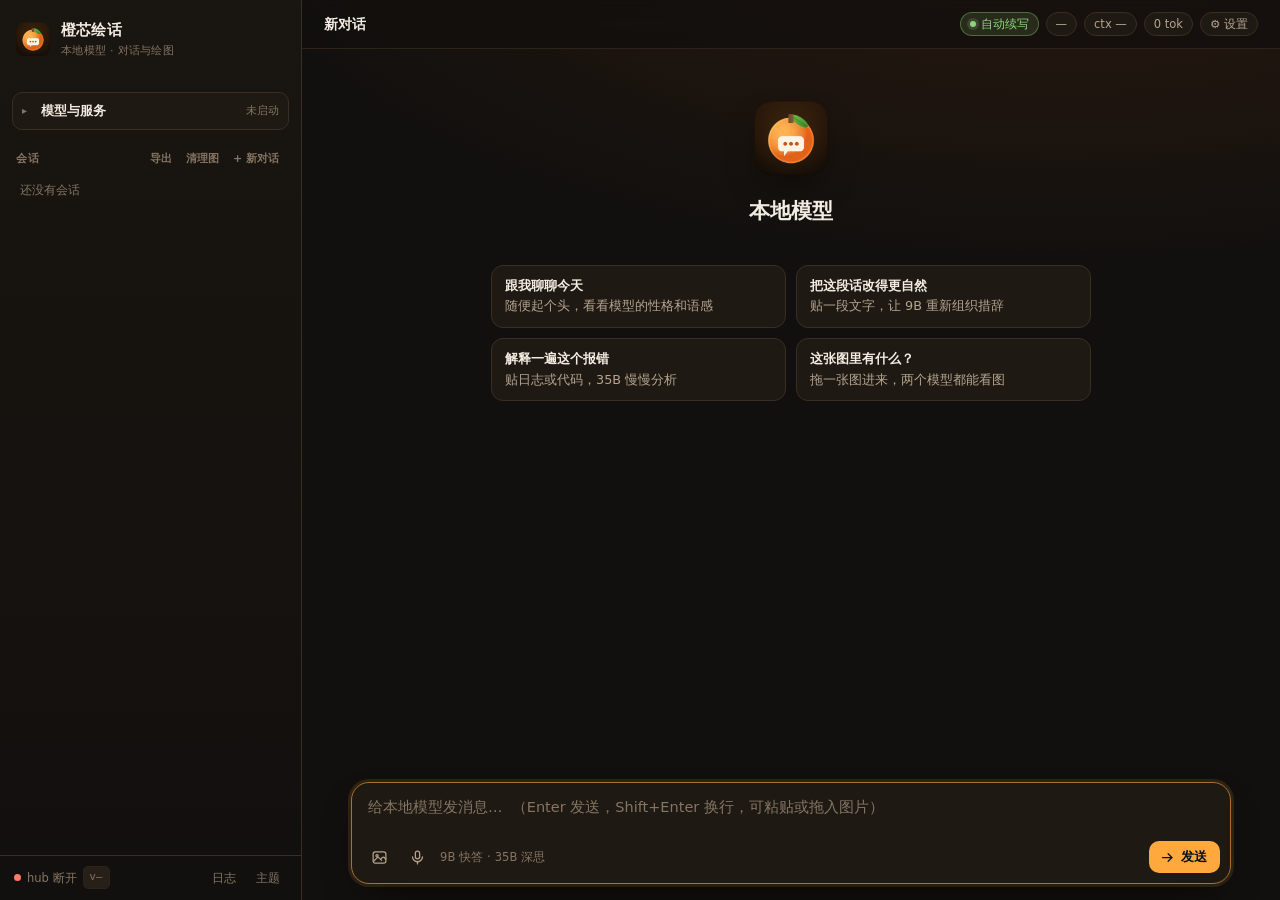
==== ui/index.html @ 570e2cc2 "版本号升到 1.2，并把前端脚本版本号改成自动生成 上一版加了 ControlNet、语音输入、快捷键、SDXL 四项功能，版本号却还停在 1.1 —— 手工维护版本号就是这么容易漏。  现在前端脚本" ====
<!DOCTYPE html>
<html lang="zh-CN" data-theme="dark">
<head>
<meta charset="utf-8">
<meta name="viewport" content="width=device-width, initial-scale=1">
<title>橙芯绘话</title>
<link rel="icon" href="logo.png?v=2">
<link rel="stylesheet" href="styles.css">
</head>
<body>
<div class="app">
  <!-- ------------------------------------------------------- sidebar -->
  <aside class="sidebar">
    <div class="brand">
      <img src="logo.png?v=2" alt="">
      <div>
        <h1>橙芯绘话</h1>
        <small>本地模型 · 对话与绘图</small>
      </div>
    </div>

    <div class="side-scroll">
      <!-- Configuration problems surface here, above everything else: a broken
           config is invisible otherwise and only shows up as a vague failure
           after the user clicks 启动. -->
      <div id="config-warn" class="config-warn" hidden></div>

      <!-- Everything GPU-related collapses into one group: three services and
           two models take a lot of height, and most of the time you only need
           to see which one is running. -->
      <button class="group-head" id="toggle-services" aria-expanded="false">
        <span class="chev">▸</span>
        <span class="label">模型与服务</span>
        <span class="group-summary" id="services-summary"></span>
      </button>
      <div class="group-body" id="services-body" hidden>
        <div class="section-title"><span>对话模型</span><button id="refresh-models" title="重新检测">刷新</button></div>
        <div id="model-list"></div>

        <div class="section-title"><span>绘图</span><button id="open-draw" title="打开 SD 绘图面板">画一张</button></div>
        <div id="sd-card"></div>

        <div class="section-title"><span>语音</span><button id="open-tts" title="打开语音合成面板">朗读</button></div>
        <div id="tts-card"></div>
      </div>

      <div class="section-title">
        <span>会话</span>
        <span class="title-actions">
          <button id="export-chat" title="把当前对话导出成 HTML 文件">导出</button>
          <button id="cleanup-images" title="清理 30 天前不再使用的图片">清理图</button>
          <button id="new-chat">+ 新对话</button>
        </span>
      </div>
      <div id="conv-list"></div>
    </div>

    <div class="side-foot">
      <span class="hub-dot" id="hub-dot"></span>
      <span id="hub-text">hub</span>
      <button id="app-version" class="ver-chip" title="点击查看版本信息">v—</button>
      <span class="grow"></span>
      <button id="open-log" title="查看模型服务日志">日志</button>
      <button id="toggle-theme" title="切换深色 / 浅色">主题</button>
    </div>
  </aside>

  <!-- ---------------------------------------------------------- main -->
  <main class="main">
    <div class="topbar">
      <span class="title" id="chat-title">新对话</span>
      <div class="chips">
        <button class="chip chip-btn" id="chip-continue" title="输出被截断时自动续写，点一下开关">
          <span class="spark-dot"></span><span id="continue-label">自动续写</span>
        </button>
        <span class="chip" id="chip-model">—</span>
        <span class="chip" id="chip-ctx" title="上下文窗口">ctx —</span>
        <span class="chip" id="chip-use" title="本对话累计 token、平均速度">0 tok</span>
        <button class="chip chip-btn" id="open-settings" title="生成参数与续写设置">⚙ 设置</button>
      </div>
    </div>

    <div class="thread" id="thread">
      <div class="thread-inner" id="thread-inner"></div>
    </div>

    <div class="composer-wrap">
      <div class="composer" id="composer">
        <div class="attach-row" id="attach-row"></div>
        <textarea id="input" rows="1" placeholder="给本地模型发消息…  （Enter 发送，Shift+Enter 换行，可粘贴或拖入图片）"></textarea>
        <div class="bar">
          <button class="icon-btn" id="attach" title="添加图片">
            <svg viewBox="0 0 24 24" fill="none" stroke="currentColor" stroke-width="1.7" stroke-linecap="round" stroke-linejoin="round">
              <rect x="3" y="4" width="18" height="16" rx="3"/><circle cx="8.5" cy="9.5" r="1.6"/>
              <path d="m4 17 4.5-4.5a2 2 0 0 1 2.8 0L15 16"/><path d="m14 14 2-2a2 2 0 0 1 2.8 0L21 14.5"/>
            </svg>
          </button>
          <button class="icon-btn" id="mic" title="按住说话（或点击开始/停止录音）">
            <svg viewBox="0 0 24 24" fill="none" stroke="currentColor" stroke-width="1.8"
                 stroke-linecap="round" stroke-linejoin="round">
              <rect x="9" y="3" width="6" height="11" rx="3"/>
              <path d="M5 11a7 7 0 0 0 14 0"/><path d="M12 18v3"/>
            </svg>
          </button>
          <span class="hint" id="hint">9B 快答 · 35B 深思</span>
          <span class="grow"></span>
          <button class="send" id="send">
            <svg viewBox="0 0 24 24" fill="none" stroke="currentColor" stroke-width="2" stroke-linecap="round" stroke-linejoin="round">
              <path d="M4 12h15"/><path d="m13 6 6 6-6 6"/>
            </svg>
            发送
          </button>
        </div>
      </div>
    </div>
  </main>
</div>

<!-- ------------------------------------------------------------ modals -->
<div class="modal" id="log-modal">
  <div class="sheet">
    <header>
      <span id="log-title">模型服务日志</span>
      <span class="grow"></span>
      <button id="log-refresh">刷新</button>
      <button data-close="log-modal">关闭</button>
    </header>
    <div class="content"><pre class="log" id="log-body">读取中…</pre></div>
  </div>
</div>

<div class="modal" id="info-modal">
  <div class="sheet">
    <header><span id="info-title">模型信息</span><span class="grow"></span><button data-close="info-modal">关闭</button></header>
    <div class="content" id="info-body"></div>
  </div>
</div>

<div class="modal" id="settings-modal">
  <div class="sheet">
    <header><span>生成设置</span><span class="grow"></span><button data-close="settings-modal">关闭</button></header>
    <div class="content">
      <div class="form">
        <label class="row">
          <span>自动分流</span>
          <input type="checkbox" id="set-autoroute">
          <small>按消息内容判断该用 9B 还是 35B（图片、长文、代码倾向 35B）</small>
        </label>
        <label class="row">
          <span>切换前先问</span>
          <input type="checkbox" id="set-routeask">
          <small>切换模型要重新加载 20-60 秒；关掉则直接换过去，不再确认</small>
        </label>
        <label class="row">
          <span>自动续写</span>
          <input type="checkbox" id="set-autocontinue">
          <small>回答因达到输出上限被截断时，自动接着写，不用手动点“继续”</small>
        </label>
        <label class="row">
          <span>最多续写段数</span>
          <input type="number" id="set-rounds" min="0" max="10" step="1">
          <small>防止模型没完没了地写，达到次数后停下</small>
        </label>
        <label class="row">
          <span>朗读方式</span>
          <select id="set-tts-engine" class="sel">
            <option value="browser">浏览器朗读（即时，不占显存）</option>
            <option value="local">本地语音合成（克隆音色，需启动服务）</option>
          </select>
          <small>浏览器朗读用系统自带声音，点了就出声；本地合成才有你自己的音色</small>
        </label>
        <label class="row" id="row-browser-voice">
          <span>系统音色</span>
          <select id="set-browser-voice" class="sel"></select>
          <small>来自操作系统的语音包；没有中文音色时会用默认音色读</small>
        </label>
        <label class="row" id="row-browser-rate">
          <span>朗读语速</span>
          <input type="range" id="set-browser-rate" min="0.5" max="2" step="0.1">
          <output id="rate-val">1.0×</output>
        </label>
        <label class="row">
          <span>最大输出 token</span>
          <input type="number" id="set-maxtokens" min="128" max="32768" step="128">
          <small>单段上限；调大可以让一次写更长</small>
        </label>
        <label class="row">
          <span>温度</span>
          <input type="range" id="set-temp" min="0" max="1.5" step="0.05">
          <output id="temp-val">0.70</output>
        </label>
        <label class="row">
          <span>Top P</span>
          <input type="range" id="set-topp" min="0.1" max="1" step="0.05">
          <output id="topp-val">0.95</output>
        </label>
        <label class="row">
          <span>显示思考过程</span>
          <input type="checkbox" id="set-reasoning">
          <small>关闭时发 reasoning_effort=none，输出预算全部留给正文</small>
        </label>
        <label class="row col">
          <span>系统提示词</span>
          <textarea id="set-system" rows="3" placeholder="可选，比如：你是一个简洁的中文助理"></textarea>
        </label>
      </div>
    </div>
  </div>
</div>

<div class="modal" id="switch-modal">
  <div class="sheet" style="width:min(460px,calc(100vw - 48px))">
    <header><span>切换模型</span><span class="grow"></span><button id="switch-cancel">取消</button></header>
    <div class="content">
      <p style="margin:0 0 4px;color:var(--text-dim);font-size:13px">
        <b id="switch-running" style="color:var(--text)"></b> 正在运行。
        这张显卡同时只能装下一个模型，要启动
        <b id="switch-wanted" style="color:var(--text)"></b> 需要先把它停掉。
      </p>
      <p style="margin:10px 0 0;color:var(--text-faint);font-size:12px">
        停掉后再加载通常需要 30-60 秒。
      </p>
    </div>
    <div class="sheet-foot">
      <button class="btn-ghost" id="switch-cancel2">取消</button>
      <button class="btn-primary" id="switch-ok">停掉并启动</button>
    </div>
  </div>
</div>

<div class="modal" id="route-modal">
  <div class="sheet" style="width:min(480px,calc(100vw - 48px))">
    <header><span>自动分流</span><span class="grow"></span><button id="route-cancel">取消</button></header>
    <div class="content">
      <p style="margin:0 0 6px;color:var(--text-dim);font-size:13px">
        <b id="route-reason" style="color:var(--text)"></b>。
      </p>
      <p style="margin:0;color:var(--text-dim);font-size:13px">
        这条交给 <b id="route-to" style="color:var(--text)"></b> 更合适，
        但需要先把 <b id="route-from" style="color:var(--text)"></b> 停掉再换过去。
      </p>
      <p style="margin:10px 0 0;color:var(--text-faint);font-size:12px">
        换模型要重新加载，通常 20-60 秒。不想等就点“用当前模型”，这条直接交给现在这个模型回答。
      </p>
    </div>
    <div class="sheet-foot">
      <button class="btn-ghost" id="route-cancel2">用当前模型</button>
      <button class="btn-primary" id="route-ok">换过去</button>
    </div>
  </div>
</div>

<div class="modal" id="draw-modal">
  <div class="sheet" style="width:min(760px,calc(100vw - 48px))">
    <header><span>SD 绘图</span><span class="grow"></span><button data-close="draw-modal">关闭</button></header>
    <div class="content">
      <div class="form">
        <label class="row col">
          <span>提示词</span>
          <textarea id="draw-prompt" rows="3" placeholder="一个穿风衣的女人站在雨夜的霓虹街头，电影感"></textarea>
          <small id="draw-say" class="hint" style="display:none"></small>
        </label>
        <div class="draft-actions">
          <button class="mini-btn" id="draw-save" title="把当前提示词和参数存下来，下次打开自动恢复">保存提示词</button>
          <button class="mini-btn" id="draw-clear" title="清空提示词和反向提示词">清空</button>
          <span class="hint" id="draw-saved-at"></span>
        </div>
        <label class="row col">
          <span>反向提示词</span>
          <textarea id="draw-neg" rows="2" placeholder="lowres, bad anatomy, bad hands, text, watermark"></textarea>
        </label>
        <label class="row col">
          <span>绘图模型（点击切换，加载需 20-60 秒）</span>
          <div class="ck-list" id="draw-ckpts"></div>
          <small class="hint" id="draw-family-note"></small>
        </label>
        <!-- ControlNet: give it a reference image and it follows that image's
             pose / outline / depth instead of inventing its own. -->
        <div class="cn-block">
          <div class="cn-head">
            <span>ControlNet 参考图</span>
            <label class="cn-toggle">
              <input type="checkbox" id="draw-cn-on">
              <span>启用</span>
            </label>
          </div>
          <div id="draw-cn-body" hidden>
            <div class="cn-pick">
              <select id="draw-cn-model" class="sel"></select>
              <input type="file" id="draw-cn-file" accept="image/*" hidden>
              <button class="mini-btn" id="draw-cn-choose">选参考图</button>
              <button class="mini-btn" id="draw-cn-drop" hidden>移除</button>
            </div>
            <div class="cn-preview" id="draw-cn-preview" hidden>
              <img alt="ControlNet 参考图">
              <div class="cn-meta"></div>
            </div>
            <label class="row">
              <span>权重</span>
              <input type="range" id="draw-cn-weight" min="0" max="2" step="0.05" value="1">
              <output id="draw-cn-weight-val">1.00</output>
            </label>
            <label class="row">
              <span>停止引导</span>
              <input type="range" id="draw-cn-end" min="0.1" max="1" step="0.05" value="1">
              <output id="draw-cn-end-val">1.00</output>
            </label>
            <p class="hint" id="draw-cn-hint">选一张图，生成的画面会沿用它的结构。</p>
          </div>
        </div>
        <label class="row">
          <span>尺寸</span>
          <select id="draw-size" class="sel">
            <option value="768x1024">竖版 768×1024</option>
            <option value="1024x768">横版 1024×768</option>
            <option value="832x832" selected>方图 832×832</option>
            <option value="512x512">小图 512×512</option>
          </select>
          <span style="flex:0 0 auto;color:var(--text-dim);font-size:12.5px">步数</span>
          <input type="number" id="draw-steps" value="28" min="8" max="60" style="width:70px">
        </label>
        <label class="row">
          <span>CFG</span>
          <input type="range" id="draw-cfg" min="1" max="15" step="0.5" value="7">
          <output id="draw-cfg-val">7.0</output>
        </label>
        <label class="row">
          <span>种子</span>
          <input type="number" id="draw-seed" value="-1" style="width:120px">
          <small>-1 为随机</small>
        </label>
      </div>
      <div id="draw-progress"></div>
      <div class="draw-actions">
        <button class="btn-primary" id="draw-go">生成</button>
        <button class="btn-ghost" id="draw-cancel" hidden>取消</button>
        <span class="hint" id="draw-status"></span>
      </div>
      <div class="draw-out" id="draw-out"></div>
    </div>
  </div>
</div>

<div class="modal" id="tts-modal">
  <div class="sheet" style="width:min(680px,calc(100vw - 48px))">
    <header><span>语音合成</span><span class="grow"></span><button data-close="tts-modal">关闭</button></header>
    <div class="content">
      <div class="form">
        <label class="row col">
          <span>要朗读的文字</span>
          <textarea id="tts-text" rows="4" placeholder="输入想让它读出来的内容…"></textarea>
        </label>
        <div class="draft-actions">
          <button class="mini-btn" id="tts-save" title="保存文字和音色，下次打开自动恢复">保存预设</button>
          <button class="mini-btn" id="tts-clear" title="清空文字">清空</button>
          <span class="hint" id="tts-saved-at"></span>
        </div>
        <label class="row">
          <span>参考音色</span>
          <select id="tts-voice" class="sel"></select>
        </label>
        <p class="hint" style="margin:2px 0 0">
          参考音色决定说话的声音。把自己录的一段 wav 放进
          <code>data\voices</code> 就会出现在这个列表里。
        </p>
      </div>
      <div id="tts-progress"></div>
      <div class="draw-actions">
        <button class="btn-primary" id="tts-go">生成语音</button>
        <button class="btn-ghost" id="tts-stop" hidden>停止</button>
        <span class="hint" id="tts-status"></span>
      </div>
      <div id="tts-out"></div>
    </div>
  </div>
</div>

<div class="viewer" id="viewer">
  <img alt="">
  <div class="viewer-bar">
    <span class="viewer-hint">点击空白处关闭 · Esc</span>
    <button id="viewer-save">保存到本地</button>
  </div>
</div>
<div class="toasts" id="toasts"></div>

<input type="file" id="file-input" accept="image/png,image/jpeg,image/webp" multiple hidden>

<script src="vendor/purify.min.js"></script>
<script src="vendor/marked.min.js"></script>
<script src="markdown-speech.js"></script>
<script src="browser-tts.js"></script>
<script src="app.js"></script>
</body>
</html>
---- ui/styles.css ----
/* ==========================================================================
   橙芯绘话 - dark-first desktop styling
   ========================================================================== */
:root {
  /* warm charcoal base, so the orange accent sits naturally on it */
  --bg: #12100e;
  --bg-soft: #191510;
  --panel: #1e1913;
  --panel-2: #272018;
  --line: #3a2e22;
  --line-soft: #2c241b;
  --text: #f3ece2;
  --text-dim: #b6a48f;
  --text-faint: #857562;
  --accent: #ffa83d;
  --accent-2: #e2621a;
  --green: #8fd47a;
  --amber: #f5c451;
  --red: #ff7a6a;
  --user-bubble: linear-gradient(180deg, #4a2f16 0%, #382312 100%);
  --shadow: 0 16px 40px -18px rgba(0, 0, 0, .9);
  --radius: 14px;
  --mono: "Cascadia Code", "JetBrains Mono", Consolas, "Courier New", monospace;
  --sans: "Segoe UI Variable Text", "Segoe UI", "Microsoft YaHei UI",
          "Microsoft YaHei", "PingFang SC", "Noto Sans SC", system-ui, sans-serif;
}

html[data-theme="light"] {
  --bg: #fdf8f1;
  --bg-soft: #f7efe4;
  --panel: #ffffff;
  --panel-2: #fbf4ea;
  --line: #e8dac6;
  --line-soft: #f0e6d7;
  --text: #2b2015;
  --text-dim: #6d5b47;
  --text-faint: #9c8871;
  --user-bubble: linear-gradient(180deg, #ffe6c9 0%, #ffd7ac 100%);
  --shadow: 0 14px 34px -20px rgba(80, 50, 20, .35);
}

* { box-sizing: border-box; }

html, body {
  height: 100%;
  margin: 0;
}

body {
  background: var(--bg);
  color: var(--text);
  font-family: var(--sans);
  font-size: 14.5px;
  line-height: 1.6;
  overflow: hidden;
  -webkit-font-smoothing: antialiased;
}

button, input, textarea { font: inherit; color: inherit; }
button { cursor: pointer; border: 0; background: none; }
::-webkit-scrollbar { width: 10px; height: 10px; }
::-webkit-scrollbar-thumb {
  background: color-mix(in srgb, var(--text-faint) 40%, transparent);
  border-radius: 99px;
  border: 3px solid transparent;
  background-clip: padding-box;
}
::-webkit-scrollbar-thumb:hover { background: color-mix(in srgb, var(--text-faint) 70%, transparent); background-clip: padding-box; }
::-webkit-scrollbar-track { background: transparent; }

/* ---------------------------------------------------------------- layout */
.app {
  display: grid;
  grid-template-columns: 302px minmax(0, 1fr);
  height: 100vh;
  height: 100dvh;
}

/* --------------------------------------------------------------- sidebar */
.sidebar {
  display: flex;
  flex-direction: column;
  min-height: 0;
  background: linear-gradient(180deg, var(--bg-soft), var(--bg));
  border-right: 1px solid var(--line);
}

.brand {
  display: flex;
  align-items: center;
  gap: 11px;
  padding: 18px 16px 14px;
}
.brand img { width: 34px; height: 34px; border-radius: 9px; }
.brand h1 {
  margin: 0;
  font-size: 15px;
  font-weight: 650;
  letter-spacing: .2px;
}
.brand small {
  display: block;
  color: var(--text-faint);
  font-size: 11px;
  font-weight: 450;
  letter-spacing: .3px;
}

.side-scroll {
  flex: 1;
  min-height: 0;
  overflow-y: auto;
  padding: 4px 12px 12px;
}

.section-title {
  display: flex;
  align-items: center;
  justify-content: space-between;
  margin: 18px 4px 8px;
  color: var(--text-faint);
  font-size: 11px;
  font-weight: 650;
  letter-spacing: .9px;
  text-transform: uppercase;
}
.section-title button {
  color: var(--text-faint);
  font-size: 11px;
  letter-spacing: 0;
  text-transform: none;
  padding: 2px 6px;
  border-radius: 6px;
}
.section-title button:hover { color: var(--text); background: var(--panel-2); }
.title-actions { display: flex; align-items: center; gap: 2px; }

/* live progress bar for long jobs (SD render, TTS synthesis) */
.pbar {
  height: 6px;
  margin: 10px 0 6px;
  border-radius: 99px;
  background: var(--line);
  overflow: hidden;
}
/* inside a model card the bar has to be tighter */
.dl-progress .pbar { height: 4px; margin: 6px 0 2px; }
.dl-progress .pbar-foot { font-size: 10.5px; }
.pbar i {
  display: block;
  height: 100%;
  border-radius: 99px;
  background: linear-gradient(90deg, var(--accent), var(--accent-2));
  transition: width .35s ease-out;
}
.pbar-foot {
  display: flex;
  justify-content: space-between;
  gap: 10px;
  font-size: 11.5px;
  color: var(--text-faint);
  font-variant-numeric: tabular-nums;
}
.pbar-foot span:first-child {
  min-width: 0;
  overflow: hidden;
  text-overflow: ellipsis;
  white-space: nowrap;
}



/* mic button: pulses while recording, dims while transcribing */
#mic { transition: color .15s, background .15s, box-shadow .2s; }
#mic.rec {
  color: #ff6b6b;
  background: color-mix(in srgb, #ff6b6b 18%, transparent);
  box-shadow: 0 0 0 0 rgba(255, 107, 107, .55);
  animation: mic-pulse 1.4s ease-out infinite;
}
#mic.busy {
  color: var(--accent);
  opacity: .75;
  cursor: progress;
}
@keyframes mic-pulse {
  0%   { box-shadow: 0 0 0 0 rgba(255, 107, 107, .5); }
  70%  { box-shadow: 0 0 0 7px rgba(255, 107, 107, 0); }
  100% { box-shadow: 0 0 0 0 rgba(255, 107, 107, 0); }
}

/* keyboard shortcut table */
.kbd-table {
  width: 100%;
  border-collapse: collapse;
  font-size: 12.5px;
}
.kbd-table td {
  padding: 7px 6px;
  border-bottom: 1px solid var(--line-soft);
  vertical-align: top;
}
.kbd-table td:first-child { width: 42%; white-space: nowrap; }
.kbd-table kbd {
  display: inline-block;
  padding: 2px 6px;
  border-radius: 5px;
  background: var(--panel-2);
  border: 1px solid var(--line);
  border-bottom-width: 2px;
  font-family: var(--mono);
  font-size: 11px;
  color: var(--text-dim);
}

/* ControlNet block inside the drawing panel */
.cn-block {
  margin: 12px 0;
  padding: 10px 11px;
  border: 1px solid var(--line);
  border-radius: 10px;
  background: var(--panel-2);
}
.cn-head {
  display: flex;
  align-items: center;
  justify-content: space-between;
  gap: 8px;
  font-size: 12.5px;
  color: var(--text);
}
.cn-toggle {
  display: flex;
  align-items: center;
  gap: 5px;
  font-size: 11.5px;
  color: var(--text-dim);
  cursor: pointer;
}
.cn-toggle input { margin: 0; }
.cn-pick {
  display: flex;
  align-items: center;
  gap: 6px;
  margin-top: 9px;
  flex-wrap: wrap;
}
.cn-pick .sel { flex: 1 1 160px; min-width: 120px; }
.cn-preview {
  display: flex;
  align-items: center;
  gap: 10px;
  margin: 9px 0;
  padding: 7px;
  border-radius: 8px;
  background: var(--panel);
  border: 1px solid var(--line-soft);
}
.cn-preview[hidden] { display: none; }
.cn-preview img {
  width: 72px;
  height: 72px;
  object-fit: cover;
  border-radius: 6px;
  flex: 0 0 auto;
}
.cn-preview .cn-meta {
  font-size: 11.5px;
  color: var(--text-faint);
  font-variant-numeric: tabular-nums;
}
.cn-block .row { margin-top: 8px; }
.cn-block .hint { margin: 8px 0 0; }

/* configuration problems banner, sits above everything in the sidebar */
.config-warn {
  margin: 12px 0 4px;
  padding: 10px 11px;
  border: 1px solid color-mix(in srgb, var(--red) 45%, var(--line));
  border-left: 3px solid var(--red);
  border-radius: 9px;
  background: color-mix(in srgb, var(--red) 8%, var(--panel));
  font-size: 11.5px;
  line-height: 1.55;
  color: var(--text-dim);
}
.config-warn[hidden] { display: none; }
.config-warn .cw-head {
  display: flex;
  align-items: baseline;
  gap: 8px;
  flex-wrap: wrap;
  margin-bottom: 5px;
}
.config-warn .cw-head b { color: var(--red); font-size: 12px; }
.config-warn .cw-head .hint { color: var(--text-faint); font-size: 10.5px; }
.config-warn ul {
  margin: 0;
  padding-left: 15px;
  list-style: disc;
}
.config-warn li { margin: 3px 0; word-break: break-word; }
.config-warn li::marker { color: var(--red); }

/* collapsible group that holds every GPU service */
.group-head {
  display: flex;
  align-items: center;
  gap: 7px;
  width: 100%;
  margin: 14px 0 2px;
  padding: 8px 9px;
  border: 1px solid var(--line);
  border-radius: 10px;
  background: var(--panel);
  color: var(--text-dim);
  font-size: 12.5px;
  text-align: left;
  transition: border-color .15s, background .15s;
}
.group-head:hover { background: var(--panel-2); border-color: color-mix(in srgb, var(--accent) 40%, var(--line)); }
.group-head .chev {
  flex: 0 0 auto;
  width: 12px;
  font-size: 10px;
  color: var(--text-faint);
  transition: transform .18s;
}
.group-head[aria-expanded="true"] .chev { transform: rotate(90deg); }
.group-head .label { flex: 0 0 auto; font-weight: 600; color: var(--text); }
.group-head .group-summary {
  flex: 1;
  min-width: 0;
  text-align: right;
  font-size: 11px;
  color: var(--text-faint);
  white-space: nowrap;
  overflow: hidden;
  text-overflow: ellipsis;
}
.group-head .group-summary .on { color: var(--green); }
.group-body { padding-top: 2px; }
.group-body[hidden] { display: none; }

/* model cards */
.model {
  position: relative;
  display: flex;
  gap: 10px;
  width: 100%;
  padding: 11px 11px 10px;
  margin-bottom: 8px;
  text-align: left;
  border: 1px solid var(--line);
  border-radius: var(--radius);
  background: var(--panel);
  transition: border-color .15s, background .15s, transform .15s;
}
.model:hover { background: var(--panel-2); }
.model[aria-pressed="true"] {
  border-color: color-mix(in srgb, var(--mcolor) 60%, transparent);
  background: color-mix(in srgb, var(--mcolor) 9%, var(--panel));
  box-shadow: inset 0 0 0 1px color-mix(in srgb, var(--mcolor) 22%, transparent);
}
.model .glyph {
  display: grid;
  place-items: center;
  flex: 0 0 34px;
  height: 34px;
  border-radius: 10px;
  font-size: 12.5px;
  font-weight: 700;
  letter-spacing: .2px;
  color: #08111f;
  background: var(--mcolor);
}
.model .info { min-width: 0; flex: 1; }
.model .name {
  display: flex;
  align-items: center;
  gap: 6px;
  font-size: 13.5px;
  font-weight: 600;
  white-space: nowrap;
}
.model .name .dot {
  width: 6px;
  height: 6px;
  border-radius: 99px;
  background: var(--text-faint);
  flex: 0 0 auto;
}
.model .name .dot.up { background: var(--green); box-shadow: 0 0 0 3px color-mix(in srgb, var(--green) 18%, transparent); }
.model .name .dot.loading { background: var(--amber); animation: pulse 1.2s infinite; }
.model .name .dot.down { background: var(--red); }
.model .desc {
  color: var(--text-dim);
  font-size: 11.5px;
  line-height: 1.35;
  white-space: nowrap;
  overflow: hidden;
  text-overflow: ellipsis;
}
.model .meter {
  margin-top: 6px;
  height: 3px;
  border-radius: 99px;
  background: var(--line);
  overflow: hidden;
  display: none;
}
.model .meter.on { display: block; }
.model .meter i {
  display: block;
  height: 100%;
  width: 30%;
  border-radius: 99px;
  background: var(--amber);
  animation: slide 1.4s ease-in-out infinite;
}
.model .actions {
  position: absolute;
  right: 8px;
  bottom: 7px;
  display: flex;
  gap: 4px;
  opacity: 0;
  transition: opacity .15s;
}
.model:hover .actions, .model:focus-within .actions { opacity: 1; }
.model .actions button {
  padding: 2px 7px;
  border-radius: 6px;
  font-size: 11px;
  color: var(--text-dim);
  background: color-mix(in srgb, var(--panel) 70%, transparent);
  border: 1px solid var(--line);
  backdrop-filter: blur(4px);
}
.model .actions button:hover { color: var(--text); border-color: color-mix(in srgb, var(--text-faint) 60%, transparent); }
.model .actions button.danger:hover { color: var(--red); border-color: color-mix(in srgb, var(--red) 50%, transparent); }

/* conversation list */
.conv {
  display: flex;
  align-items: center;
  gap: 8px;
  width: 100%;
  padding: 8px 9px;
  margin-bottom: 3px;
  border-radius: 10px;
  text-align: left;
  border: 1px solid transparent;
  color: var(--text-dim);
}
.conv:hover { background: var(--panel); color: var(--text); }
.conv[aria-current="true"] {
  background: var(--panel-2);
  border-color: var(--line);
  color: var(--text);
}
.conv .tag {
  flex: 0 0 auto;
  padding: 0 5px;
  border-radius: 5px;
  font-size: 10px;
  font-weight: 700;
  line-height: 16px;
  color: color-mix(in srgb, var(--mcolor) 85%, #000);
  background: color-mix(in srgb, var(--mcolor) 16%, transparent);
}
.conv .title {
  flex: 1;
  min-width: 0;
  overflow: hidden;
  white-space: nowrap;
  text-overflow: ellipsis;
  font-size: 13px;
}
.conv .del {
  opacity: 0;
  color: var(--text-faint);
  padding: 0 3px;
  border-radius: 5px;
  font-size: 15px;
  line-height: 1;
}
.conv:hover .del { opacity: 1; }
.conv .del:hover { color: var(--red); }

.side-foot {
  display: flex;
  align-items: center;
  gap: 6px;
  padding: 10px 14px;
  border-top: 1px solid var(--line);
  color: var(--text-faint);
  font-size: 11.5px;
}
.side-foot .grow { flex: 1; }

/* version badge: small, low-contrast, but clickable */
.side-foot .ver-chip {
  font-family: var(--mono);
  font-size: 10.5px;
  letter-spacing: .2px;
  padding: 2px 6px;
  border-radius: 5px;
  color: var(--text-faint);
  background: var(--panel-2);
  border: 1px solid var(--line-soft);
  transition: color .15s, border-color .15s;
}
.side-foot .ver-chip:hover {
  color: var(--accent);
  border-color: color-mix(in srgb, var(--accent) 45%, var(--line));
}
.side-foot button {
  color: var(--text-faint);
  padding: 3px 7px;
  border-radius: 7px;
}
.side-foot button:hover { color: var(--text); background: var(--panel-2); }
.hub-dot {
  width: 7px; height: 7px; border-radius: 99px;
  background: var(--green);
}
.hub-dot.off { background: var(--red); }

/* ------------------------------------------------------------------ main */
.main {
  display: flex;
  flex-direction: column;
  min-width: 0;
  min-height: 0;
  background:
    radial-gradient(1200px 500px at 78% -10%, color-mix(in srgb, var(--accent-2) 12%, transparent), transparent 70%),
    var(--bg);
}

.topbar {
  display: flex;
  align-items: center;
  gap: 12px;
  padding: 12px 22px;
  border-bottom: 1px solid var(--line-soft);
  background: color-mix(in srgb, var(--bg) 74%, transparent);
  backdrop-filter: blur(10px);
}
.topbar .title {
  font-size: 14px;
  font-weight: 600;
  white-space: nowrap;
  overflow: hidden;
  text-overflow: ellipsis;
}
.topbar .chips { display: flex; align-items: center; gap: 7px; margin-left: auto; }
.chip {
  display: inline-flex;
  align-items: center;
  gap: 5px;
  height: 24px;
  padding: 0 9px;
  border-radius: 99px;
  border: 1px solid var(--line);
  background: var(--panel);
  color: var(--text-dim);
  font-size: 11.5px;
  font-variant-numeric: tabular-nums;
  white-space: nowrap;
}
.chip b { color: var(--text); font-weight: 600; }
.chip.live { border-color: color-mix(in srgb, var(--green) 35%, transparent); color: var(--green); }
.chip.live .spark {
  width: 6px; height: 6px; border-radius: 99px; background: currentColor;
  animation: pulse 1.1s infinite;
}

/* auto-continue toggle chip */
.chip-btn { transition: border-color .15s, color .15s, background .15s; }
.chip-btn:hover { color: var(--text); border-color: color-mix(in srgb, var(--text-faint) 55%, var(--line)); }
.chip .spark-dot {
  width: 6px;
  height: 6px;
  border-radius: 99px;
  background: var(--text-faint);
  transition: background .15s, box-shadow .15s;
}
#chip-continue.on {
  color: var(--green);
  border-color: color-mix(in srgb, var(--green) 38%, transparent);
  background: color-mix(in srgb, var(--green) 9%, var(--panel));
}
#chip-continue.on .spark-dot {
  background: var(--green);
  box-shadow: 0 0 0 3px color-mix(in srgb, var(--green) 18%, transparent);
}

/* "auto-continuing / continued N times" marker inside an answer */
.continue-badge {
  display: inline-flex;
  align-items: center;
  gap: 6px;
  margin-top: 7px;
  padding: 3px 9px;
  border-radius: 99px;
  border: 1px dashed color-mix(in srgb, var(--amber) 40%, var(--line));
  background: color-mix(in srgb, var(--amber) 7%, transparent);
  color: var(--text-dim);
  font-size: 11px;
  animation: rise .2s ease-out both;
}
.continue-badge .dot-spin {
  width: 6px;
  height: 6px;
  border-radius: 99px;
  background: var(--amber);
  animation: pulse 1s infinite;
}

/* settings form */
.form { display: flex; flex-direction: column; gap: 4px; }
.form .row {
  display: flex;
  align-items: center;
  gap: 12px;
  padding: 9px 4px;
  border-bottom: 1px solid var(--line-soft);
  font-size: 13px;
}
.form .row:last-child { border-bottom: 0; }
.form .row > span {
  flex: 0 0 118px;
  color: var(--text-dim);
  font-size: 12.5px;
}
.form .row small {
  flex: 1;
  color: var(--text-faint);
  font-size: 11.5px;
  line-height: 1.4;
}
.form .row input[type="number"] {
  width: 92px;
  padding: 4px 8px;
  border-radius: 7px;
  border: 1px solid var(--line);
  background: var(--panel-2);
  color: var(--text);
  font-variant-numeric: tabular-nums;
}
.form .row input[type="range"] { flex: 1; accent-color: var(--accent); }
.form .row input[type="checkbox"] { width: 16px; height: 16px; accent-color: var(--accent); }
.form .row output {
  width: 42px;
  text-align: right;
  color: var(--text);
  font-variant-numeric: tabular-nums;
  font-size: 12.5px;
}
.form .row.col { flex-direction: column; align-items: stretch; gap: 6px; }
.form .row.col > span { flex: 0 0 auto; }
.form textarea {
  width: 100%;
  padding: 8px 10px;
  border-radius: 9px;
  border: 1px solid var(--line);
  background: var(--panel-2);
  color: var(--text);
  resize: vertical;
  font-size: 13px;
  line-height: 1.5;
}

/* SD drawing panel */
.sel {
  flex: 1;
  min-width: 0;
  padding: 5px 8px;
  border-radius: 8px;
  border: 1px solid var(--line);
  background: var(--panel-2);
  color: var(--text);
  font-size: 12.8px;
}
.draw-actions {
  display: flex;
  align-items: center;
  gap: 12px;
  padding: 12px 4px 4px;
}
.draw-actions .btn-primary { padding: 8px 20px; }

/* save / clear row under the prompt box */
.draft-actions {
  display: flex;
  align-items: center;
  gap: 8px;
  margin: -2px 0 4px;
}
.mini-btn {
  padding: 3px 11px;
  border-radius: 7px;
  font-size: 11.5px;
  color: var(--text-dim);
  border: 1px solid var(--line);
  background: var(--panel-2);
  transition: color .15s, border-color .15s;
}
.mini-btn:hover { color: var(--text); border-color: color-mix(in srgb, var(--accent) 55%, var(--line)); }
.mini-btn.danger:hover { color: var(--red); border-color: color-mix(in srgb, var(--red) 50%, var(--line)); }
.mini-btn:disabled { opacity: .55; cursor: default; }
/* clickable checkpoint cards in the chat page's draw panel */
.ck-list { display: grid; gap: 7px; width: 100%; margin-top: 2px; }
.ck {
  display: flex;
  align-items: center;
  gap: 10px;
  padding: 8px 10px;
  border: 1px solid var(--line);
  border-radius: 10px;
  background: var(--panel-2);
  cursor: pointer;
  transition: border-color .15s, background .15s;
}
.ck:hover { border-color: color-mix(in srgb, var(--accent) 55%, var(--line)); }
.ck.active {
  border-color: var(--accent);
  background: color-mix(in srgb, var(--accent) 10%, var(--panel));
}
.ck .txt { flex: 1; min-width: 0; }
.ck .nm {
  font-size: 12.8px;
  white-space: nowrap;
  overflow: hidden;
  text-overflow: ellipsis;
}
.ck .note {
  font-size: 10.8px;
  color: var(--text-dim);
  line-height: 1.4;
  margin: 2px 0 1px;
  white-space: normal;
}
.ck .st { font-size: 11px; color: var(--text-faint); }
.ck .pill {
  font-size: 11px;
  padding: 2px 9px;
  border-radius: 99px;
  background: var(--line);
  color: var(--text-dim);
  white-space: nowrap;
}
.ck.active .pill { background: var(--accent); color: #06111f; }

.draw-out {
  display: grid;
  grid-template-columns: repeat(auto-fit, minmax(220px, 1fr));
  gap: 10px;
  margin-top: 6px;
}
.draw-out:empty { display: none; }
.draw-out figure {
  margin: 0;
  border: 1px solid var(--line);
  border-radius: 10px;
  overflow: hidden;
  background: var(--panel-2);
}
.draw-out img {
  display: block;
  width: 100%;
  cursor: zoom-in;
}
.draw-out figcaption {
  padding: 6px 8px;
  font-size: 11px;
  color: var(--text-faint);
  font-variant-numeric: tabular-nums;
}

/* SD status card in the sidebar */
.sd {
  position: relative;
  display: flex;
  gap: 10px;
  width: 100%;
  padding: 11px;
  margin-bottom: 8px;
  text-align: left;
  border: 1px solid var(--line);
  border-radius: var(--radius);
  background: var(--panel);
}
.sd .glyph {
  display: grid;
  place-items: center;
  flex: 0 0 34px;
  height: 34px;
  border-radius: 10px;
  font-size: 15px;
  color: #2b1500;
  background: linear-gradient(150deg, #ffc46f, #e2621a);
}
.sd .info { min-width: 0; flex: 1; }
.sd .name {
  display: flex;
  align-items: center;
  gap: 6px;
  font-size: 13.5px;
  font-weight: 600;
}
.sd .desc {
  color: var(--text-dim);
  font-size: 11.5px;
  line-height: 1.35;
  white-space: nowrap;
  overflow: hidden;
  text-overflow: ellipsis;
}
.sd .dot {
  width: 6px;
  height: 6px;
  border-radius: 99px;
  background: var(--text-faint);
  flex: 0 0 auto;
}
.sd .dot.up { background: var(--green); box-shadow: 0 0 0 3px color-mix(in srgb, var(--green) 18%, transparent); }
.sd .dot.loading { background: var(--amber); animation: pulse 1.2s infinite; }
.sd .dot.down { background: var(--red); }
.sd .actions {
  position: absolute;
  right: 8px;
  bottom: 7px;
  display: flex;
  gap: 4px;
  opacity: 0;
  transition: opacity .15s;
}
.sd:hover .actions, .sd:focus-within .actions { opacity: 1; }
.sd .actions button {
  padding: 2px 7px;
  border-radius: 6px;
  font-size: 11px;
  color: var(--text-dim);
  background: color-mix(in srgb, var(--panel) 70%, transparent);
  border: 1px solid var(--line);
}
.sd .actions button:hover { color: var(--text); }
.sd .actions button.danger:hover { color: var(--red); }

/* messages */
.thread {
  flex: 1;
  min-height: 0;
  overflow-y: auto;
  scroll-behavior: smooth;
  padding: 22px 0 8px;
}
.thread-inner {
  width: min(880px, 100%);
  margin: 0 auto;
  padding: 0 22px;
}

.msg {
  display: flex;
  gap: 12px;
  margin-bottom: 20px;
  animation: rise .22s ease-out both;
}
.msg .avatar {
  flex: 0 0 30px;
  height: 30px;
  margin-top: 2px;
  border-radius: 9px;
  display: grid;
  place-items: center;
  font-size: 11.5px;
  font-weight: 700;
  color: #08111f;
  background: var(--mcolor, var(--accent));
}
.msg.user .avatar {
  color: var(--text);
  background: var(--panel-2);
  border: 1px solid var(--line);
}
.msg .body { min-width: 0; flex: 1; }
.msg .who {
  display: flex;
  align-items: center;
  gap: 8px;
  margin-bottom: 3px;
  font-size: 11.5px;
  color: var(--text-faint);
}
.msg .who b { color: var(--text-dim); font-weight: 600; font-size: 12px; }
.msg .who .time { opacity: .7; }

.bubble {
  padding: 10px 14px;
  border-radius: 4px 14px 14px 14px;
  background: var(--panel);
  border: 1px solid var(--line-soft);
}
.msg.user .bubble {
  background: var(--user-bubble);
  border-color: color-mix(in srgb, var(--accent) 18%, transparent);
  border-radius: 14px 4px 14px 14px;
  display: inline-block;
  max-width: 100%;
}
.msg.user .bubble .text { white-space: pre-wrap; word-break: break-word; }
/* the footer sits under an inline-block bubble, so nudge it to line up with
   the bubble's left edge instead of hanging at the column margin */
.msg.user .msg-foot { padding-left: 2px; }

.thumbs { display: flex; flex-wrap: wrap; gap: 8px; margin-bottom: 8px; }
.thumbs img {
  width: 128px;
  height: 128px;
  object-fit: cover;
  border-radius: 10px;
  border: 1px solid var(--line);
  cursor: zoom-in;
}

/* markdown */
.md > :first-child { margin-top: 0; }
.md > :last-child { margin-bottom: 0; }
.md p { margin: .55em 0; }
.md h1, .md h2, .md h3, .md h4 {
  margin: 1.1em 0 .45em;
  line-height: 1.35;
  font-weight: 650;
}
.md h1 { font-size: 1.35em; }
.md h2 { font-size: 1.2em; }
.md h3 { font-size: 1.08em; }
.md ul, .md ol { margin: .5em 0; padding-left: 1.4em; }
.md li { margin: .22em 0; }
.md li::marker { color: var(--text-faint); }
.md a { color: var(--accent); text-decoration: none; border-bottom: 1px solid color-mix(in srgb, var(--accent) 35%, transparent); }
.md a:hover { border-bottom-color: var(--accent); }
.md blockquote {
  margin: .7em 0;
  padding: .1em 0 .1em .9em;
  border-left: 3px solid color-mix(in srgb, var(--accent) 45%, transparent);
  color: var(--text-dim);
}
.md hr { border: 0; border-top: 1px solid var(--line); margin: 1.2em 0; }
.md table {
  border-collapse: collapse;
  margin: .8em 0;
  font-size: 13px;
  display: block;
  overflow-x: auto;
  max-width: 100%;
}
.md th, .md td { border: 1px solid var(--line); padding: 6px 10px; text-align: left; }
.md th { background: var(--panel-2); font-weight: 600; }
.md code:not(pre code) {
  padding: .12em .38em;
  border-radius: 5px;
  font-family: var(--mono);
  font-size: .89em;
  background: color-mix(in srgb, var(--accent) 12%, var(--panel-2));
  border: 1px solid var(--line);
}
.md img { max-width: 100%; border-radius: 8px; }

.code-card {
  margin: .8em 0;
  border: 1px solid var(--line);
  border-radius: 11px;
  overflow: hidden;
  background: #0b1220;
}
html[data-theme="light"] .code-card { background: #f7f9fd; }
.code-card .bar {
  display: flex;
  align-items: center;
  gap: 8px;
  padding: 6px 10px;
  background: color-mix(in srgb, var(--panel-2) 92%, transparent);
  border-bottom: 1px solid var(--line);
  font-size: 11px;
  color: var(--text-faint);
  letter-spacing: .4px;
  text-transform: uppercase;
}
.code-card .bar .grow { flex: 1; }
.code-card .bar button {
  font-size: 11px;
  color: var(--text-dim);
  padding: 2px 8px;
  border-radius: 6px;
  border: 1px solid transparent;
  text-transform: none;
  letter-spacing: 0;
}
.code-card .bar button:hover { color: var(--text); background: var(--panel); border-color: var(--line); }
.code-card pre {
  margin: 0;
  padding: 12px 14px;
  overflow-x: auto;
  font-family: var(--mono);
  font-size: 12.6px;
  line-height: 1.55;
}
.code-card pre code { background: none !important; padding: 0 !important; font-family: var(--mono); }

.msg-foot {
  display: flex;
  align-items: center;
  gap: 10px;
  margin-top: 7px;
  font-size: 11px;
  color: var(--text-faint);
  font-variant-numeric: tabular-nums;
  opacity: .9;
}
.msg-foot button {
  color: var(--text-faint);
  padding: 1px 6px;
  border-radius: 6px;
  font-size: 11px;
}
.msg-foot button:hover { color: var(--text); background: var(--panel-2); }

.thinking {
  display: inline-flex;
  gap: 4px;
  align-items: center;
  height: 20px;
  color: var(--text-dim);
  font-size: 12.5px;
}
.thinking i {
  width: 5px; height: 5px; border-radius: 99px; background: currentColor;
  animation: bounce 1.2s infinite;
}
.thinking i:nth-child(2) { animation-delay: .15s; }
.thinking i:nth-child(3) { animation-delay: .3s; }

.statusline {
  display: flex;
  align-items: center;
  gap: 8px;
  padding: 9px 12px;
  border: 1px dashed color-mix(in srgb, var(--amber) 45%, var(--line));
  border-radius: 10px;
  background: color-mix(in srgb, var(--amber) 7%, transparent);
  color: var(--text-dim);
  font-size: 12.5px;
}
.statusline.error {
  border-color: color-mix(in srgb, var(--red) 45%, var(--line));
  background: color-mix(in srgb, var(--red) 8%, transparent);
}
.statusline button {
  margin-left: auto;
  padding: 3px 10px;
  border-radius: 7px;
  font-size: 12px;
  color: var(--text);
  border: 1px solid var(--line);
  background: var(--panel-2);
}
.statusline button:hover { border-color: var(--accent); }

/* empty state */
.hero {
  height: 100%;
  display: flex;
  flex-direction: column;
  align-items: center;
  justify-content: center;
  gap: 6px;
  padding: 30px 22px 60px;
  text-align: center;
}
.hero img { width: 74px; height: 74px; border-radius: 18px; box-shadow: var(--shadow); }
.hero h2 { margin: 14px 0 2px; font-size: 21px; font-weight: 650; letter-spacing: .2px; }
.hero p { margin: 0; color: var(--text-dim); font-size: 13.5px; }
.hero p b { color: var(--text); font-weight: 600; }

/* drawing starter panel: shown for a fresh chat while SD is running */
.draw-hero .draw-badge {
  display: grid;
  place-items: center;
  width: 68px;
  height: 68px;
  border-radius: 18px;
  font-size: 21px;
  font-weight: 700;
  color: #08111f;
  background: linear-gradient(150deg, #ffc46f, #e2621a);
  box-shadow: var(--shadow);
}
.draw-hero .draw-ideas { margin-top: 20px; }
.draw-hero-foot { margin-top: 16px; }
.suggest {
  display: grid;
  grid-template-columns: repeat(2, minmax(0, 1fr));
  gap: 10px;
  width: min(600px, 100%);
  margin-top: 22px;
}
.suggest button {
  padding: 11px 13px;
  text-align: left;
  border: 1px solid var(--line);
  border-radius: 12px;
  background: var(--panel);
  color: var(--text-dim);
  font-size: 12.8px;
  line-height: 1.45;
  transition: .15s;
}
.suggest button:hover {
  color: var(--text);
  border-color: color-mix(in srgb, var(--accent) 45%, var(--line));
  transform: translateY(-1px);
  background: var(--panel-2);
}
.suggest b { display: block; color: var(--text); font-weight: 600; margin-bottom: 2px; font-size: 13px; }

/* composer */
.composer-wrap {
  padding: 8px 22px 16px;
  background: linear-gradient(180deg, transparent, color-mix(in srgb, var(--bg) 92%, transparent) 40%);
}
.composer {
  width: min(880px, 100%);
  margin: 0 auto;
  border: 1px solid var(--line);
  border-radius: 18px;
  background: var(--panel);
  box-shadow: var(--shadow);
  transition: border-color .15s, box-shadow .15s;
}
.composer:focus-within {
  border-color: color-mix(in srgb, var(--accent) 55%, var(--line));
  box-shadow: 0 0 0 3px color-mix(in srgb, var(--accent) 12%, transparent), var(--shadow);
}
.composer.drag { border-color: var(--accent); background: color-mix(in srgb, var(--accent) 8%, var(--panel)); }
.composer .attach-row {
  display: flex;
  flex-wrap: wrap;
  gap: 8px;
  padding: 12px 12px 0;
}
.composer .attach-row:empty { display: none; }
.thumb {
  position: relative;
  width: 60px;
  height: 60px;
  border-radius: 9px;
  overflow: hidden;
  border: 1px solid var(--line);
}
.thumb img { width: 100%; height: 100%; object-fit: cover; }
.thumb button {
  position: absolute;
  top: 2px;
  right: 2px;
  width: 17px;
  height: 17px;
  border-radius: 99px;
  display: grid;
  place-items: center;
  font-size: 11px;
  line-height: 1;
  color: #fff;
  background: rgba(8, 12, 20, .72);
}
.thumb button:hover { background: var(--red); }
.composer textarea {
  display: block;
  width: 100%;
  max-height: 220px;
  min-height: 52px;
  padding: 13px 16px 4px;
  border: 0;
  outline: 0;
  resize: none;
  background: transparent;
  font-size: 14.5px;
  line-height: 1.55;
}
.composer textarea::placeholder { color: var(--text-faint); }
.composer .bar {
  display: flex;
  align-items: center;
  gap: 8px;
  padding: 6px 10px 10px 12px;
}
.icon-btn {
  display: grid;
  place-items: center;
  width: 30px;
  height: 30px;
  border-radius: 9px;
  color: var(--text-dim);
  border: 1px solid transparent;
}
.icon-btn:hover { color: var(--text); background: var(--panel-2); border-color: var(--line); }
.icon-btn svg { width: 17px; height: 17px; }
.hint {
  color: var(--text-faint);
  font-size: 11.5px;
  letter-spacing: .1px;
  white-space: nowrap;
  overflow: hidden;
  text-overflow: ellipsis;
}
.composer .bar .grow { flex: 1; }
.send {
  display: inline-flex;
  align-items: center;
  gap: 6px;
  height: 32px;
  padding: 0 13px 0 11px;
  border-radius: 10px;
  font-size: 13px;
  font-weight: 600;
  color: #06111f;
  background: var(--mcolor, var(--accent));
  transition: transform .12s, filter .12s, opacity .12s;
}
.send svg { width: 15px; height: 15px; }
.send:hover { filter: brightness(1.08); }
.send:active { transform: scale(.97); }
.send:disabled { opacity: .42; cursor: default; transform: none; filter: grayscale(.3); }
.stop {
  display: inline-flex;
  align-items: center;
  gap: 6px;
  height: 32px;
  padding: 0 13px;
  border-radius: 10px;
  font-size: 13px;
  color: var(--text);
  border: 1px solid color-mix(in srgb, var(--red) 45%, var(--line));
  background: color-mix(in srgb, var(--red) 12%, transparent);
}
.stop:hover { background: color-mix(in srgb, var(--red) 20%, transparent); }

/* ---------------------------------------------------------------- modals */
.modal {
  position: fixed;
  inset: 0;
  display: none;
  place-items: center;
  z-index: 50;
  background: rgba(3, 6, 12, .62);
  backdrop-filter: blur(3px);
}
.modal.open { display: grid; }
.sheet {
  width: min(760px, calc(100vw - 48px));
  max-height: min(78vh, 760px);
  display: flex;
  flex-direction: column;
  border: 1px solid var(--line);
  border-radius: 16px;
  background: var(--panel);
  box-shadow: 0 30px 80px -30px rgba(0, 0, 0, .85);
  overflow: hidden;
  animation: rise .18s ease-out both;
}
.sheet header {
  display: flex;
  align-items: center;
  gap: 10px;
  padding: 13px 16px;
  border-bottom: 1px solid var(--line);
  font-weight: 600;
  font-size: 14px;
}
.sheet header .grow { flex: 1; }
.sheet header button { color: var(--text-dim); padding: 2px 8px; border-radius: 7px; }
.sheet header button:hover { color: var(--text); background: var(--panel-2); }
.sheet .content { padding: 14px 16px; overflow: auto; }
.sheet pre.log {
  margin: 0;
  font-family: var(--mono);
  font-size: 11.8px;
  line-height: 1.5;
  white-space: pre-wrap;
  word-break: break-all;
  color: var(--text-dim);
}
.sheet .kv { display: grid; grid-template-columns: 104px 1fr; gap: 6px 12px; font-size: 12.8px; }
.sheet .kv dt { color: var(--text-faint); }
.sheet .kv dd { margin: 0; font-family: var(--mono); font-size: 12px; word-break: break-all; }
.sheet h4 { margin: 16px 0 6px; font-size: 13px; }
.sheet-foot {
  display: flex;
  justify-content: flex-end;
  gap: 8px;
  padding: 12px 16px;
  border-top: 1px solid var(--line);
  background: var(--panel-2);
}
.btn-primary {
  padding: 6px 14px;
  border-radius: 9px;
  font-size: 13px;
  font-weight: 600;
  color: #06111f;
  background: var(--accent);
}
.btn-primary:hover { filter: brightness(1.08); }
.btn-ghost {
  padding: 6px 14px;
  border-radius: 9px;
  font-size: 13px;
  color: var(--text-dim);
  border: 1px solid var(--line);
}
.btn-ghost:hover { color: var(--text); background: var(--panel); }

.viewer {
  position: fixed;
  inset: 0;
  display: none;
  flex-direction: column;
  align-items: center;
  justify-content: center;
  gap: 10px;
  z-index: 60;
  background: rgba(0, 0, 0, .88);
  padding: 24px;
}
.viewer.open { display: flex; }
.viewer img {
  display: block;
  /* flex + explicit viewport-relative caps: percentage max-height inside a
     grid track is computed against the content itself and lets big images
     overflow the screen */
  max-width: min(92vw, 1400px);
  max-height: calc(100vh - 110px);
  width: auto;
  height: auto;
  object-fit: contain;
  border-radius: 10px;
  box-shadow: 0 20px 60px -20px rgba(0, 0, 0, .9);
}
.viewer-bar {
  display: flex;
  align-items: center;
  gap: 12px;
}
.viewer-hint { color: #8b949e; font-size: 11.5px; }
.viewer-bar button {
  padding: 6px 14px;
  border-radius: 8px;
  font-size: 12.5px;
  color: #e7eefb;
  border: 1px solid #30363d;
  background: #1c2433;
}
.viewer-bar button:hover { border-color: var(--accent); }
.viewer-bar button:disabled { opacity: .6; cursor: default; }

/* toast */
.toasts {
  position: fixed;
  right: 18px;
  bottom: 18px;
  display: flex;
  flex-direction: column;
  gap: 8px;
  z-index: 70;
  pointer-events: none;
}
.toast {
  padding: 9px 13px;
  border-radius: 10px;
  border: 1px solid var(--line);
  background: var(--panel);
  box-shadow: var(--shadow);
  font-size: 12.8px;
  animation: rise .18s ease-out both;
}
.toast.err { border-color: color-mix(in srgb, var(--red) 45%, var(--line)); }
.toast.ok { border-color: color-mix(in srgb, var(--green) 40%, var(--line)); }

/* animations */
@keyframes pulse { 0%, 100% { opacity: 1; } 50% { opacity: .35; } }
@keyframes slide { 0% { transform: translateX(-100%); } 100% { transform: translateX(340%); } }
@keyframes bounce {
  0%, 60%, 100% { transform: translateY(0); opacity: .45; }
  30% { transform: translateY(-4px); opacity: 1; }
}
@keyframes rise { from { opacity: 0; transform: translateY(5px); } to { opacity: 1; transform: none; } }

/* narrow window */
@media (max-width: 860px) {
  .app { grid-template-columns: 1fr; }
  .sidebar { display: none; }
}
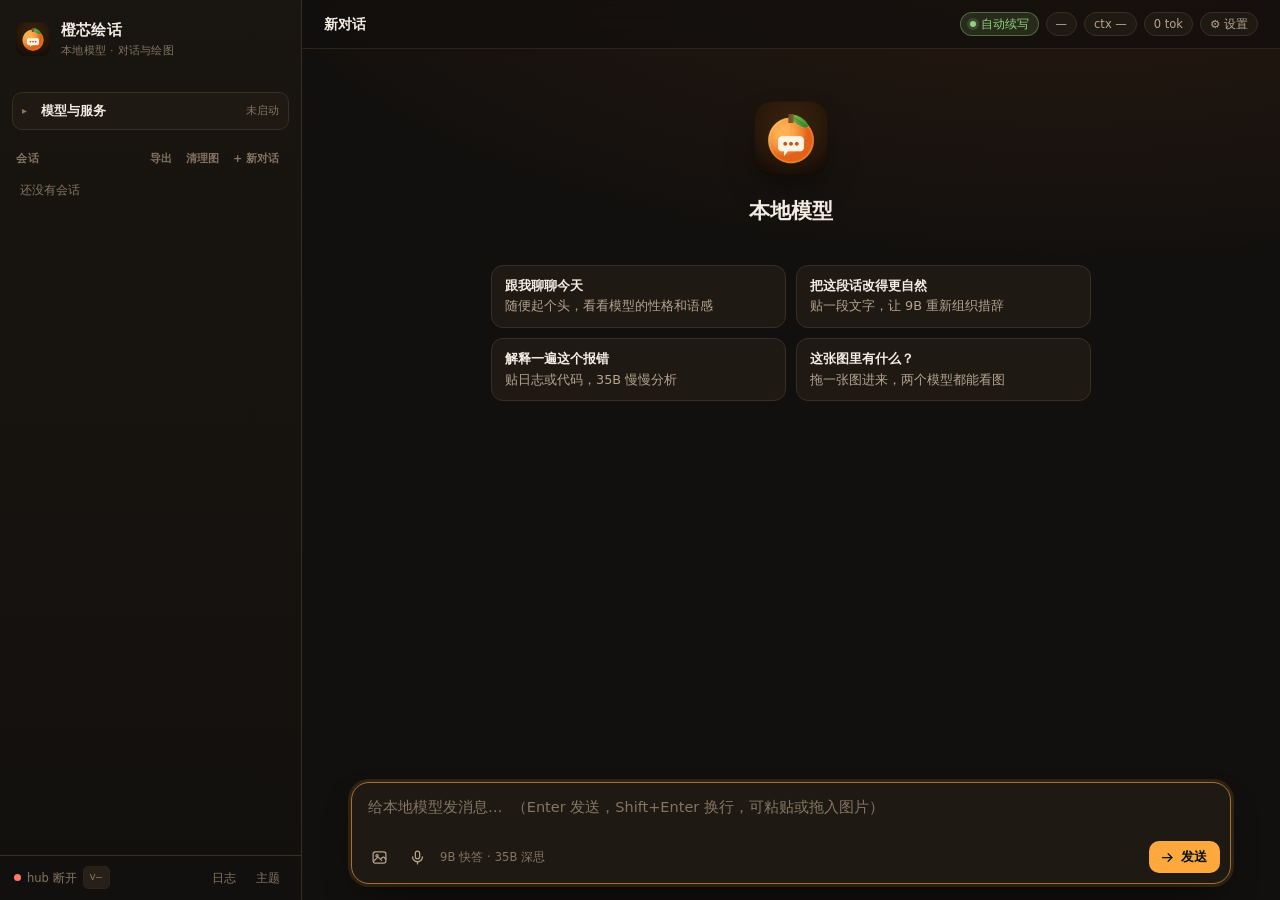
==== commit 81701da0: "支持自定义出图尺寸，并保证图片真的这么大 问题：SD / SDXL / Qwen 都只能从固定预设里选尺寸，不能填自己的宽高。  前端 - 尺寸下拉末尾加「自定义…」，选中后出现两个数字输入框 - 上" ====
--- a/ui/index.html
+++ b/ui/index.html
@@ -39,6 +39,7 @@
 
         <div class="section-title"><span>绘图</span><button id="open-draw" title="打开 SD 绘图面板">画一张</button></div>
         <div id="sd-card"></div>
+        <div id="comfy-card"></div>
 
         <div class="section-title"><span>语音</span><button id="open-tts" title="打开语音合成面板">朗读</button></div>
         <div id="tts-card"></div>
@@ -252,7 +253,7 @@
 
 <div class="modal" id="draw-modal">
   <div class="sheet" style="width:min(760px,calc(100vw - 48px))">
-    <header><span>SD 绘图</span><span class="grow"></span><button data-close="draw-modal">关闭</button></header>
+    <header><span id="draw-title">SD 绘图</span><span class="grow"></span><button data-close="draw-modal">关闭</button></header>
     <div class="content">
       <div class="form">
         <label class="row col">
@@ -310,15 +311,25 @@
         </div>
         <label class="row">
           <span>尺寸</span>
-          <select id="draw-size" class="sel">
+          <select id="draw-size" class="sel" title="选预设，或选「自定义」自己填宽高">
             <option value="768x1024">竖版 768×1024</option>
             <option value="1024x768">横版 1024×768</option>
             <option value="832x832" selected>方图 832×832</option>
             <option value="512x512">小图 512×512</option>
+            <option value="custom">自定义…</option>
           </select>
+          <span class="size-custom" id="draw-size-custom" hidden>
+            <input type="number" id="draw-w" value="832" min="256" max="2048" step="8"
+                   title="宽（256-2048，8 的倍数）">
+            <span class="times">×</span>
+            <input type="number" id="draw-h" value="832" min="256" max="2048" step="8"
+                   title="高（256-2048，8 的倍数）">
+            <button type="button" class="mini-btn" id="draw-swap" title="交换宽高">⇄</button>
+          </span>
           <span style="flex:0 0 auto;color:var(--text-dim);font-size:12.5px">步数</span>
           <input type="number" id="draw-steps" value="28" min="8" max="60" style="width:70px">
         </label>
+        <div class="size-note" id="draw-size-note"></div>
         <label class="row">
           <span>CFG</span>
           <input type="range" id="draw-cfg" min="1" max="15" step="0.5" value="7">
--- a/ui/styles.css
+++ b/ui/styles.css
@@ -1403,3 +1403,39 @@
   .app { grid-template-columns: 1fr; }
   .sidebar { display: none; }
 }
+
+/* --- custom size inputs in the drawing panel ----------------------------- */
+/* The presets cover the common cases; this row appears only when the user
+   picks 「自定义」, so the panel stays short for everyone else. */
+.size-custom {
+  display: inline-flex;
+  align-items: center;
+  gap: 4px;
+  flex: 0 0 auto;
+}
+.size-custom input {
+  width: 66px;
+  text-align: center;
+  font-variant-numeric: tabular-nums;
+}
+.size-custom .times {
+  color: var(--text-dim);
+  font-size: 12px;
+}
+.size-custom .mini-btn {
+  padding: 1px 6px;
+  font-size: 12px;
+  line-height: 1.4;
+}
+
+/* Warn when the numbers are outside what the backend accepts, or when the
+   pair is likely to produce a bad picture (too large for 12 GB, odd sizes). */
+.size-note {
+  font-size: 12px;
+  color: var(--text-dim);
+  min-height: 15px;
+  padding-left: 74px;
+  margin: -2px 0 2px;
+}
+.size-note.bad { color: #ff8a5c; }
+.size-note.warn { color: #e8c15a; }
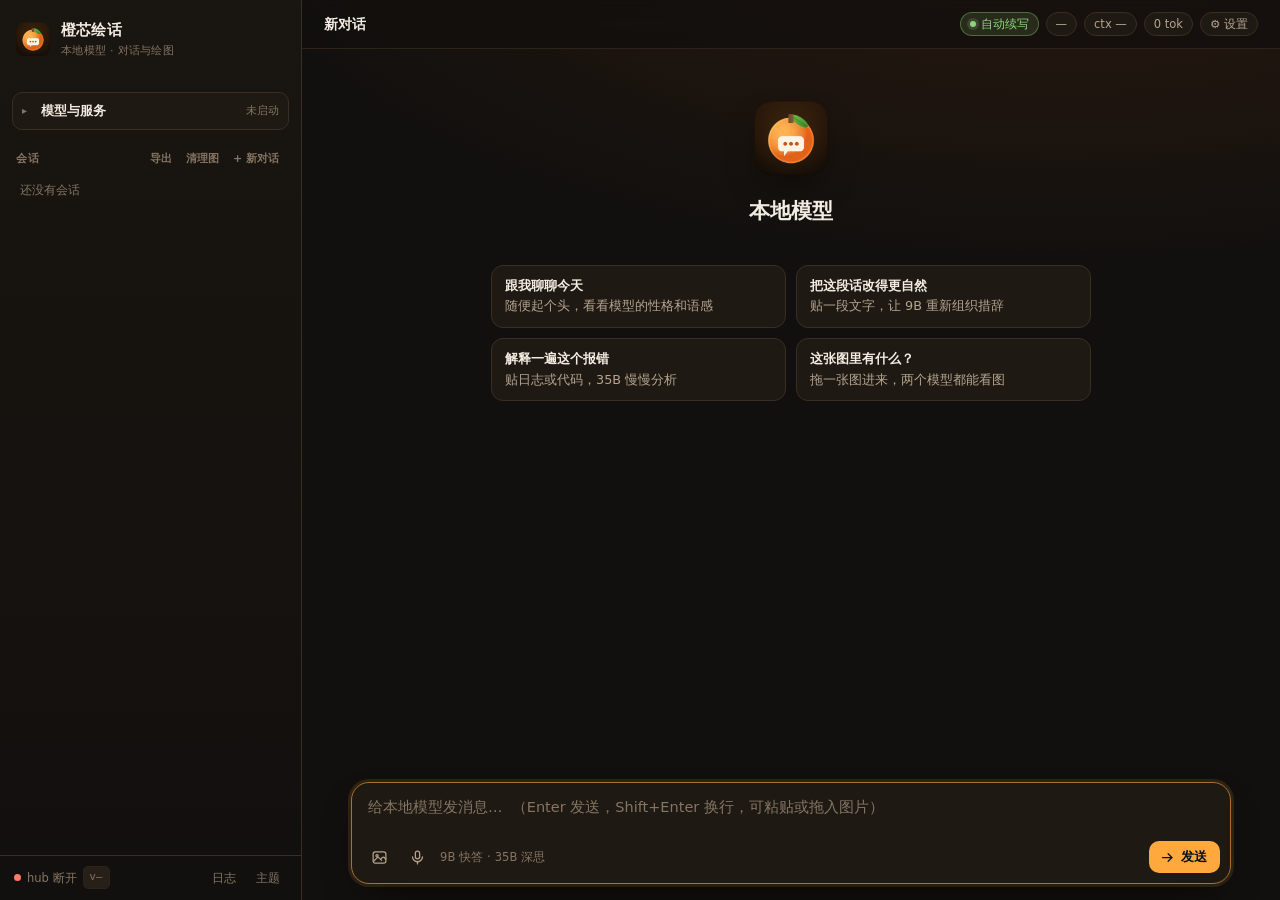
==== commit 4520ae00: "聊天内出图改用面板尺寸，看图支持缩放 两件事，都是你发现的。  1. 聊天框出图尺寸不对    qwenInChat 里硬编码了 size: '1024x1024'，所以不管面板里选了什么都出方图。 " ====
--- a/ui/index.html
+++ b/ui/index.html
@@ -387,9 +387,16 @@
 </div>
 
 <div class="viewer" id="viewer">
-  <img alt="">
+  <div class="viewer-stage" id="viewer-stage">
+    <img alt="" id="viewer-img">
+  </div>
   <div class="viewer-bar">
-    <span class="viewer-hint">点击空白处关闭 · Esc</span>
+    <button id="viewer-zoom-out" title="缩小（滚轮也行）">−</button>
+    <span class="viewer-zoom" id="viewer-zoom">100%</span>
+    <button id="viewer-zoom-in" title="放大（滚轮也行）">+</button>
+    <button id="viewer-fit" title="适应窗口">适应</button>
+    <button id="viewer-actual" title="按原始像素显示（1:1）">1:1</button>
+    <span class="viewer-hint">拖拽移动 · 双击切换 · 点击空白关闭 · Esc</span>
     <button id="viewer-save">保存到本地</button>
   </div>
 </div>
--- a/ui/styles.css
+++ b/ui/styles.css
@@ -1336,18 +1336,42 @@
   padding: 24px;
 }
 .viewer.open { display: flex; }
+
+/* The stage is the scroll container: when the picture is zoomed past the
+   viewport you pan by dragging it or by scrolling here. */
+.viewer-stage {
+  flex: 1 1 auto;
+  min-height: 0;
+  width: 100%;
+  display: flex;
+  align-items: center;
+  justify-content: center;
+  overflow: auto;
+  cursor: grab;
+}
+.viewer-stage.dragging { cursor: grabbing; }
+
 .viewer img {
   display: block;
-  /* flex + explicit viewport-relative caps: percentage max-height inside a
-     grid track is computed against the content itself and lets big images
-     overflow the screen */
-  max-width: min(92vw, 1400px);
-  max-height: calc(100vh - 110px);
-  width: auto;
-  height: auto;
-  object-fit: contain;
+  /* width/height are set inline by the zoom code; leave the rest to CSS so
+     the transform and pixel size do not fight each other */
+  max-width: none;
+  max-height: none;
   border-radius: 10px;
   box-shadow: 0 20px 60px -20px rgba(0, 0, 0, .9);
+  user-select: none;
+  -webkit-user-drag: none;
+  image-rendering: auto;
+}
+/* at 1:1 and above, keep pixels crisp so detail is actually inspectable */
+.viewer img.crisp { image-rendering: pixelated; }
+
+.viewer-zoom {
+  min-width: 52px;
+  text-align: center;
+  font-size: 12.5px;
+  font-variant-numeric: tabular-nums;
+  color: var(--text-dim);
 }
 .viewer-bar {
   display: flex;
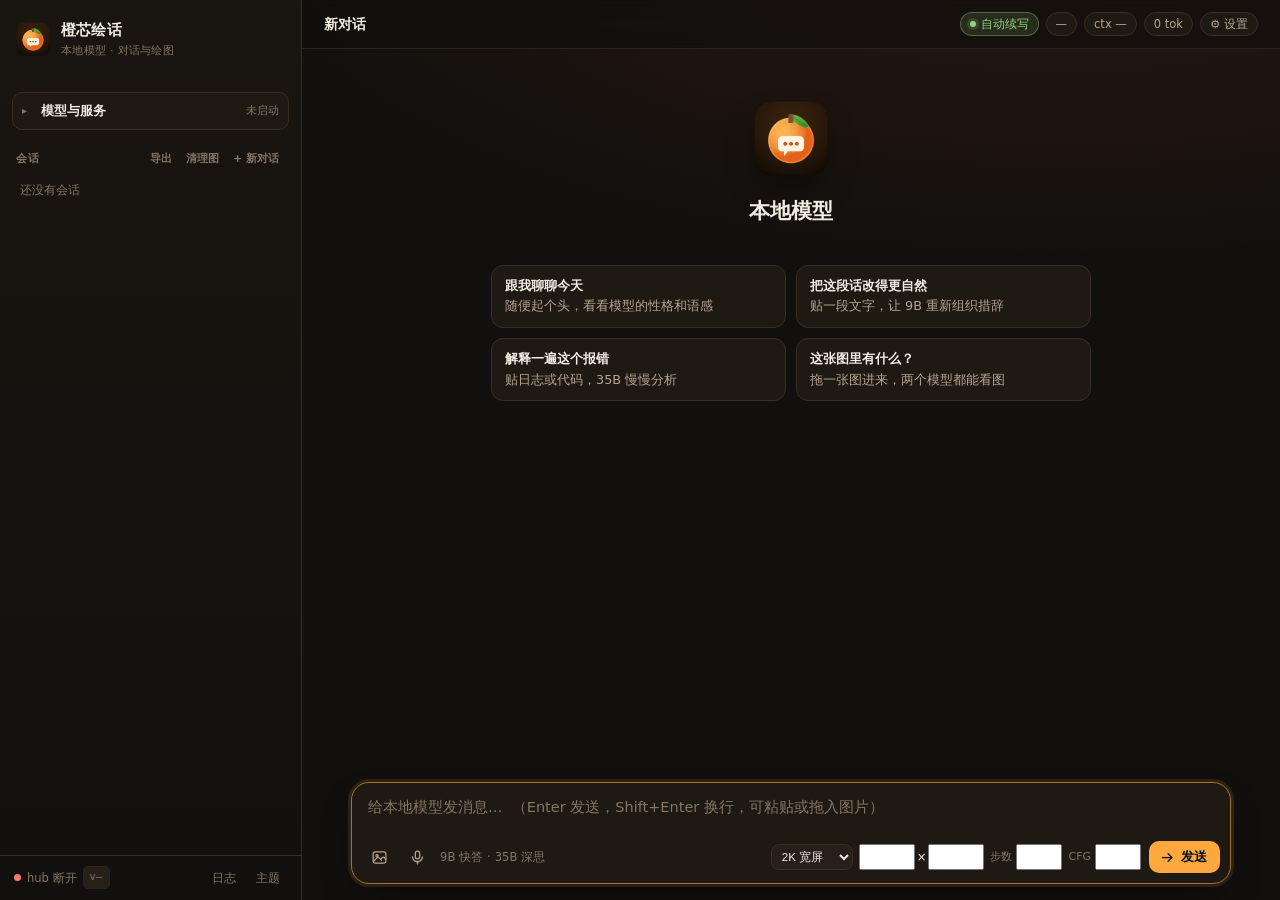
==== commit 2b593e58: "聊天框里加了出图参数设置 你说得对：之前只能在新对话或绘图面板里改尺寸，聊天时改不了。  现在输入栏右侧多了一组控件（仅绘图服务运行时显示）： - 尺寸下拉：2K / 1080p / 720p / 竖" ====
--- a/ui/index.html
+++ b/ui/index.html
@@ -105,6 +105,29 @@
           </button>
           <span class="hint" id="hint">9B 快答 · 35B 深思</span>
           <span class="grow"></span>
+          <!-- Quick generation settings, right in the composer: changing these
+               used to require opening the drawing panel or starting a new chat. -->
+          <span class="quick-gen" id="quick-gen" hidden>
+            <select id="qg-size" class="sel" title="出图尺寸">
+              <option value="2048x1152">2K 宽屏</option>
+              <option value="1920x1088">1080p</option>
+              <option value="1280x720">720p</option>
+              <option value="1088x1920">竖屏</option>
+              <option value="1328x1328">方形</option>
+              <option value="custom">自定义…</option>
+            </select>
+            <span class="qg-custom" id="qg-custom" hidden>
+              <input type="number" id="qg-w" min="256" max="4096" step="16" title="宽">
+              <span>×</span>
+              <input type="number" id="qg-h" min="256" max="4096" step="16" title="高">
+            </span>
+            <label class="qg-field" title="采样步数（Turbo 建议 8）">
+              <span>步数</span><input type="number" id="qg-steps" min="1" max="60">
+            </label>
+            <label class="qg-field" title="CFG（Turbo 建议 1.0）">
+              <span>CFG</span><input type="number" id="qg-cfg" min="0.5" max="15" step="0.5">
+            </label>
+          </span>
           <button class="send" id="send">
             <svg viewBox="0 0 24 24" fill="none" stroke="currentColor" stroke-width="2" stroke-linecap="round" stroke-linejoin="round">
               <path d="M4 12h15"/><path d="m13 6 6 6-6 6"/>
@@ -262,7 +285,7 @@
           <small id="draw-say" class="hint" style="display:none"></small>
         </label>
         <div class="draft-actions">
-          <button class="mini-btn" id="draw-save" title="把当前提示词和参数存下来，下次打开自动恢复">保存提示词</button>
+          <button class="mini-btn" id="draw-save" title="把提示词、尺寸、步数、CFG 都存下来，下次打开自动恢复">保存设置</button>
           <button class="mini-btn" id="draw-clear" title="清空提示词和反向提示词">清空</button>
           <span class="hint" id="draw-saved-at"></span>
         </div>
--- a/ui/styles.css
+++ b/ui/styles.css
@@ -1323,36 +1323,49 @@
 }
 .btn-ghost:hover { color: var(--text); background: var(--panel); }
 
+/* Full-viewport overlay, no padding: the stage needs every pixel it can get
+   so a zoomed picture has room to pan. The bar keeps its own spacing. */
 .viewer {
   position: fixed;
   inset: 0;
   display: none;
   flex-direction: column;
-  align-items: center;
-  justify-content: center;
-  gap: 10px;
+  align-items: stretch;
+  justify-content: stretch;
+  gap: 0;
   z-index: 60;
-  background: rgba(0, 0, 0, .88);
-  padding: 24px;
+  background: rgba(0, 0, 0, .92);
+  padding: 0;
 }
 .viewer.open { display: flex; }
 
 /* The stage is the scroll container: when the picture is zoomed past the
    viewport you pan by dragging it or by scrolling here. */
+/* The stage scrolls in both directions. Do NOT use flex centring here:
+   with a child wider than the container, flex puts the overflow on the start
+   side and scrollLeft can never reach it, so the top-left of a zoomed picture
+   becomes unreachable. A plain block with an inline-block child and auto
+   margins centres when it fits and scrolls correctly when it does not. */
 .viewer-stage {
   flex: 1 1 auto;
-  min-height: 0;
+  /* Without a floor the stage collapses to a sliver while the image is still
+     loading (its height is 0), and the bar jumps to the top of the screen. */
+  min-height: 240px;
   width: 100%;
-  display: flex;
-  align-items: center;
-  justify-content: center;
   overflow: auto;
   cursor: grab;
+  text-align: center;
+  scrollbar-width: thin;
 }
 .viewer-stage.dragging { cursor: grabbing; }
+.viewer-stage.dragging img { pointer-events: none; }
+/* vertical centring that still allows scrolling past the edges */
+.viewer-stage > img {
+  margin: auto;
+}
 
 .viewer img {
-  display: block;
+  display: inline-block;
   /* width/height are set inline by the zoom code; leave the rest to CSS so
      the transform and pixel size do not fight each other */
   max-width: none;
@@ -1363,8 +1376,10 @@
   -webkit-user-drag: none;
   image-rendering: auto;
 }
-/* at 1:1 and above, keep pixels crisp so detail is actually inspectable */
-.viewer img.crisp { image-rendering: pixelated; }
+/* Photos must be resampled smoothly. `pixelated` turns each source pixel into
+   a hard block, which looks like heavy noise on a portrait once you zoom past
+   100% - it belongs on sprite art, not on a render. */
+.viewer img.crisp { image-rendering: auto; }
 
 .viewer-zoom {
   min-width: 52px;
@@ -1376,7 +1391,11 @@
 .viewer-bar {
   display: flex;
   align-items: center;
-  gap: 12px;
+  justify-content: center;
+  flex-wrap: wrap;
+  gap: 10px;
+  padding: 10px 16px 14px;
+  background: rgba(0, 0, 0, .35);
 }
 .viewer-hint { color: #8b949e; font-size: 11.5px; }
 .viewer-bar button {
@@ -1463,3 +1482,52 @@
 }
 .size-note.bad { color: #ff8a5c; }
 .size-note.warn { color: #e8c15a; }
+
+/* --- quick generation settings in the composer --------------------------- */
+/* Only visible while a drawing backend is up; the composer is a prompt box in
+   that mode, so the parameters belong next to it rather than behind a modal. */
+.quick-gen {
+  display: inline-flex;
+  align-items: center;
+  gap: 6px;
+  flex: 0 0 auto;
+  text-transform: none;
+  letter-spacing: 0;
+}
+.quick-gen .sel {
+  height: 26px;
+  padding: 0 6px;
+  font-size: 11.5px;
+  max-width: 110px;
+}
+.quick-gen .qg-custom {
+  display: inline-flex;
+  align-items: center;
+  gap: 2px;
+  font-size: 11.5px;
+}
+.quick-gen .qg-custom input {
+  width: 56px;
+  height: 26px;
+  padding: 0 4px;
+  font-size: 11.5px;
+  text-align: center;
+}
+.quick-gen .qg-field {
+  display: inline-flex;
+  align-items: center;
+  gap: 4px;
+  font-size: 11px;
+  color: var(--text-faint);
+}
+.quick-gen .qg-field input {
+  width: 46px;
+  height: 26px;
+  padding: 0 4px;
+  font-size: 11.5px;
+  text-align: center;
+}
+/* below this width the bar would wrap; hide the numbers and keep the size */
+@media (max-width: 980px) {
+  .quick-gen .qg-field { display: none; }
+}
